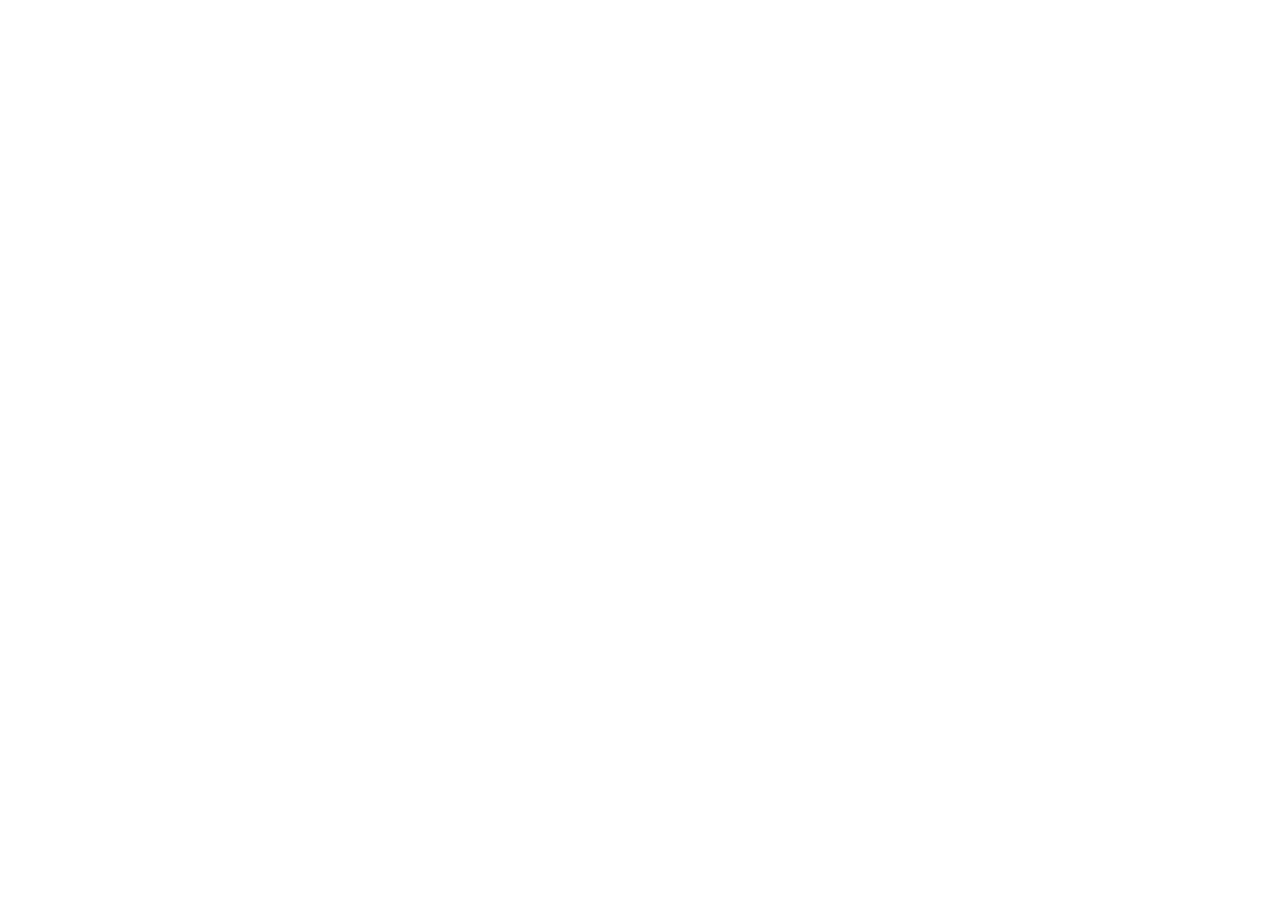
==== index.html @ eb099fb7 "Francis Lin blog — initial commit Single-author magazine blog: home feed, post pages with view count" ====
<!DOCTYPE html>
<html lang="en">
<head>
  <meta charset="UTF-8" />
  <meta name="viewport" content="width=device-width, initial-scale=1.0" />
  <link rel="canonical" href="https://formosareview.org/index.html" />
  <link rel="icon" type="image/png" href="logo.png" />
  <title>Francis Lin</title>
  <meta name="description" content="Essays, criticism, and notes by Francis Lin." />
  <meta property="og:title" content="Francis Lin" />
  <meta property="og:description" content="Essays, criticism, and notes by Francis Lin." />
  <meta property="og:type" content="website" />
  <meta name="twitter:card" content="summary" />
  <link rel="preconnect" href="https://fonts.googleapis.com" />
  <link rel="preconnect" href="https://fonts.gstatic.com" crossorigin />
  <link href="https://fonts.googleapis.com/css2?family=EB+Garamond:ital,wght@0,400;0,500;0,600;0,700;0,800;1,400;1,500&family=DM+Sans:ital,opsz,wght@0,9..40,300;0,9..40,400;0,9..40,500;0,9..40,600;0,9..40,700;1,9..40,400&display=swap" rel="stylesheet" />
  <link rel="stylesheet" href="style.css?v=2" />
</head>
<body data-page="index">
  <a href="#main-content" class="skip-link">Skip to content</a>

  <!-- NAMEPLATE -->
  <header class="site-header">
    <div class="container">
      <a class="nameplate" href="index.html">Francis&nbsp;Lin</a>
      <p class="nameplate-tagline">Essays, criticism &amp; notes</p>
    </div>
  </header>

  <main id="main-content">
    <section class="lead-wrap">
      <div class="container">
        <div id="lead-post" class="feed-hidden"></div>
      </div>
    </section>

    <section class="feed-wrap">
      <div class="container">
        <div id="post-feed" class="feed-hidden"></div>
        <p id="feed-empty" class="feed-empty" style="display:none;">No posts yet — check back soon.</p>
      </div>
    </section>
  </main>

  <footer class="site-footer">
    <div class="container">
      <span>Francis Lin &nbsp;·&nbsp; 2026</span>
    </div>
  </footer>

  <script src="https://www.gstatic.com/firebasejs/10.12.0/firebase-app-compat.js"></script>
  <script src="https://www.gstatic.com/firebasejs/10.12.0/firebase-firestore-compat.js"></script>
  <script src="firebase-config.js?v=2"></script>
  <script src="cms.js?v=3"></script>
</body>
</html>
---- style.css ----
/* ===================================================================
   Francis Lin — personal blog. Bold / magazine.
   =================================================================== */

:root {
  --ink:      #141414;
  --ink-soft: #3a3a3a;
  --muted:    #767676;
  --line:     #e6e6e6;
  --line-2:   #111;
  --paper:    #ffffff;
  --accent:   #c1121f;              /* magazine red, used sparingly */

  --serif: 'EB Garamond', Georgia, 'Times New Roman', serif;
  --sans:  'DM Sans', -apple-system, BlinkMacSystemFont, 'Segoe UI', Arial, sans-serif;

  --wrap:   1120px;
  --narrow: 720px;
}

*, *::before, *::after { box-sizing: border-box; margin: 0; padding: 0; }

html { -webkit-text-size-adjust: 100%; }

body {
  font-family: var(--sans);
  color: var(--ink);
  background: var(--paper);
  line-height: 1.5;
  opacity: 0;
  transition: opacity 0.4s ease;
  -webkit-font-smoothing: antialiased;
  text-rendering: optimizeLegibility;
}

a { color: inherit; text-decoration: none; }
img { display: block; max-width: 100%; }

.container { max-width: var(--wrap); margin: 0 auto; padding: 0 28px; }
.container-narrow { max-width: var(--narrow); }

/* ── Accessibility ── */
a:focus-visible, button:focus-visible, input:focus-visible,
textarea:focus-visible, [tabindex]:focus-visible {
  outline: 3px solid var(--accent);
  outline-offset: 3px;
}
.skip-link {
  position: absolute; left: 8px; top: -48px; z-index: 100;
  background: var(--ink); color: #fff; padding: 10px 16px;
  font-family: var(--sans); font-size: 14px; font-weight: 600;
  border-radius: 0 0 6px 6px; transition: top 0.15s ease;
}
.skip-link:focus { top: 0; color: #fff; }

@media (prefers-reduced-motion: reduce) {
  *, *::before, *::after {
    animation-duration: .001ms !important; transition-duration: .001ms !important;
  }
}

/* ── Nameplate / masthead ── */
.site-header {
  text-align: center;
  padding: 44px 0 30px;
  border-bottom: 2px solid var(--line-2);
  margin-bottom: 56px;
}
.nameplate {
  display: inline-block;
  font-family: var(--serif);
  font-weight: 800;
  font-size: clamp(42px, 8vw, 80px);
  line-height: 0.95;
  letter-spacing: -0.02em;
  color: var(--ink);
}
.nameplate:hover { color: var(--accent); }
.nameplate-tagline {
  margin-top: 12px;
  font-family: var(--sans);
  font-size: 12px;
  font-weight: 600;
  letter-spacing: 0.22em;
  text-transform: uppercase;
  color: var(--muted);
}
/* Slimmer header on post pages */
.site-header-post { text-align: left; padding: 24px 0; margin-bottom: 40px; }
.nameplate-sm { font-size: clamp(24px, 4vw, 32px); }

/* ── Home: lead story ── */
.lead-wrap { margin-bottom: 60px; }
.feed-hidden { opacity: 0; }

.lead {
  display: grid;
  grid-template-columns: 1.15fr 1fr;
  gap: 48px;
  align-items: center;
}
.lead-media {
  aspect-ratio: 4 / 3;
  overflow: hidden;
  background: #f2f2f2;
}
.lead-media img { width: 100%; height: 100%; object-fit: cover; transition: transform 0.5s ease; }
.lead:hover .lead-media img { transform: scale(1.03); }
.lead-kicker {
  font-family: var(--sans); font-size: 12px; font-weight: 700;
  letter-spacing: 0.16em; text-transform: uppercase;
  color: var(--accent); margin-bottom: 16px;
}
.lead-title {
  font-family: var(--serif); font-weight: 700;
  font-size: clamp(30px, 4.4vw, 58px); line-height: 1.04;
  letter-spacing: -0.015em; color: var(--ink);
}
.lead:hover .lead-title { text-decoration: underline; text-decoration-thickness: 2px; text-underline-offset: 4px; }
.lead-summary {
  font-family: var(--serif); font-size: clamp(17px, 1.6vw, 21px);
  line-height: 1.55; color: var(--ink-soft); margin-top: 18px; max-width: 46ch;
}
.lead-meta {
  font-family: var(--sans); font-size: 13px; font-weight: 600;
  letter-spacing: 0.04em; color: var(--muted); margin-top: 22px;
}
.lead-noimg { grid-template-columns: 1fr; }
.lead-noimg .lead-title { font-size: clamp(34px, 6vw, 72px); }
.lead-noimg .lead-text { max-width: 20ch; }
.lead-noimg .lead-summary { max-width: 52ch; }

/* ── Home: feed grid ── */
.feed-wrap { padding-bottom: 80px; }
#post-feed {
  display: grid;
  grid-template-columns: repeat(auto-fill, minmax(300px, 1fr));
  gap: 52px 40px;
  border-top: 1px solid var(--line);
  padding-top: 52px;
}
.post-card { display: block; }
.post-card-media {
  aspect-ratio: 3 / 2; overflow: hidden; background: #f2f2f2; margin-bottom: 18px;
}
.post-card-media img { width: 100%; height: 100%; object-fit: cover; transition: transform 0.5s ease; }
.post-card:hover .post-card-media img { transform: scale(1.04); }
.post-card-title {
  font-family: var(--serif); font-weight: 600;
  font-size: 25px; line-height: 1.12; letter-spacing: -0.01em; color: var(--ink);
}
.post-card:hover .post-card-title { color: var(--accent); }
.post-card-summary {
  font-family: var(--serif); font-size: 16px; line-height: 1.5;
  color: var(--muted); margin-top: 10px;
  display: -webkit-box; -webkit-line-clamp: 2; -webkit-box-orient: vertical; overflow: hidden;
}
.post-card-meta {
  font-family: var(--sans); font-size: 12px; font-weight: 600;
  letter-spacing: 0.05em; text-transform: uppercase; color: var(--muted); margin-top: 14px;
}
.post-card-noimg {
  border-top: 3px solid var(--ink); padding-top: 18px;
}
.post-card-noimg .post-card-title { font-size: 28px; }

.feed-empty {
  font-family: var(--serif); font-size: 20px; color: var(--muted);
  text-align: center; padding: 60px 0;
}

/* ── Post page ── */
.post-page { padding-bottom: 40px; }
.post-loading, .post-error {
  font-family: var(--sans); font-size: 15px; color: var(--muted); padding: 40px 0;
}
.post-error { color: var(--accent); }

.post-title {
  font-family: var(--serif); font-weight: 700;
  font-size: clamp(32px, 5.2vw, 56px); line-height: 1.05;
  letter-spacing: -0.015em; color: var(--ink);
}
.post-standfirst {
  font-family: var(--serif); font-size: clamp(19px, 2vw, 24px);
  line-height: 1.5; color: var(--ink-soft); margin-top: 20px; font-style: italic;
}
.post-byline {
  font-family: var(--sans); font-size: 13px; font-weight: 600;
  letter-spacing: 0.05em; text-transform: uppercase; color: var(--muted);
  margin-top: 26px; padding-bottom: 26px; border-bottom: 1px solid var(--line);
}
.post-cover { margin: 36px 0 10px; }
.post-cover img { width: 100%; }
.post-cover figcaption {
  font-family: var(--sans); font-size: 12.5px; color: var(--muted);
  margin-top: 10px; line-height: 1.5;
}

/* Rich body (Quill HTML) */
.post-body {
  font-family: var(--serif); font-size: 20px; line-height: 1.75;
  color: var(--ink); margin-top: 34px;
}
.post-body p { margin: 0 0 1.35em; }
.post-body h1, .post-body h2, .post-body h3 {
  font-family: var(--serif); font-weight: 700; line-height: 1.2;
  letter-spacing: -0.01em; margin: 1.8em 0 0.5em;
}
.post-body h1 { font-size: 34px; }
.post-body h2 { font-size: 28px; }
.post-body h3 { font-size: 23px; }
.post-body a { color: var(--accent); text-decoration: underline; text-underline-offset: 2px; }
.post-body blockquote {
  margin: 1.6em 0; padding: 4px 0 4px 26px; border-left: 3px solid var(--ink);
  font-style: italic; color: var(--ink-soft);
}
.post-body ul, .post-body ol { margin: 0 0 1.35em 1.4em; }
.post-body li { margin-bottom: 0.5em; }
.post-body img { margin: 1.8em 0; width: 100%; }
.post-body pre {
  font-family: ui-monospace, SFMono-Regular, Menlo, monospace; font-size: 15px;
  background: #f6f6f6; padding: 16px 18px; overflow-x: auto; margin: 0 0 1.4em; line-height: 1.5;
}
.post-body code { font-family: ui-monospace, SFMono-Regular, Menlo, monospace; font-size: 0.9em; }
.post-body hr { border: none; border-top: 1px solid var(--line); margin: 2.4em 0; }

/* ── Read next ── */
.read-next-wrap { margin-top: 72px; padding-top: 40px; border-top: 2px solid var(--line-2); }
.read-next-heading {
  font-family: var(--sans); font-size: 13px; font-weight: 700;
  letter-spacing: 0.16em; text-transform: uppercase; color: var(--muted); margin-bottom: 8px;
}
.read-next-item {
  display: flex; align-items: baseline; justify-content: space-between; gap: 20px;
  padding: 18px 0; border-bottom: 1px solid var(--line);
}
.read-next-title {
  font-family: var(--serif); font-size: 22px; font-weight: 600; line-height: 1.2; color: var(--ink);
}
.read-next-item:hover .read-next-title { color: var(--accent); }
.read-next-date {
  font-family: var(--sans); font-size: 12px; font-weight: 600; letter-spacing: 0.05em;
  text-transform: uppercase; color: var(--muted); white-space: nowrap; flex-shrink: 0;
}

/* ── Footer ── */
.site-footer {
  margin-top: 80px; padding: 32px 0; border-top: 1px solid var(--line);
  font-family: var(--sans); font-size: 13px; color: var(--muted); text-align: center;
}
.site-footer a:hover { color: var(--accent); }

/* ── Preview banner ── */
.preview-banner {
  background: #fef3c7; border-bottom: 1px solid #f59e0b; color: #92400e;
  padding: 10px 16px; font-family: var(--sans); font-size: 13px; font-weight: 600;
  text-align: center; position: sticky; top: 0; z-index: 100;
}

/* ── Responsive ── */
@media (max-width: 820px) {
  .lead { grid-template-columns: 1fr; gap: 24px; }
  .lead-media { aspect-ratio: 16 / 9; }
  .lead-summary, .lead-noimg .lead-text, .lead-noimg .lead-summary { max-width: none; }
}
@media (max-width: 640px) {
  .container { padding: 0 20px; }
  .site-header { padding: 32px 0 24px; margin-bottom: 40px; }
  #post-feed { gap: 40px 24px; grid-template-columns: 1fr; }
  .post-body { font-size: 18px; }
  .read-next-item { flex-direction: column; gap: 4px; }
}
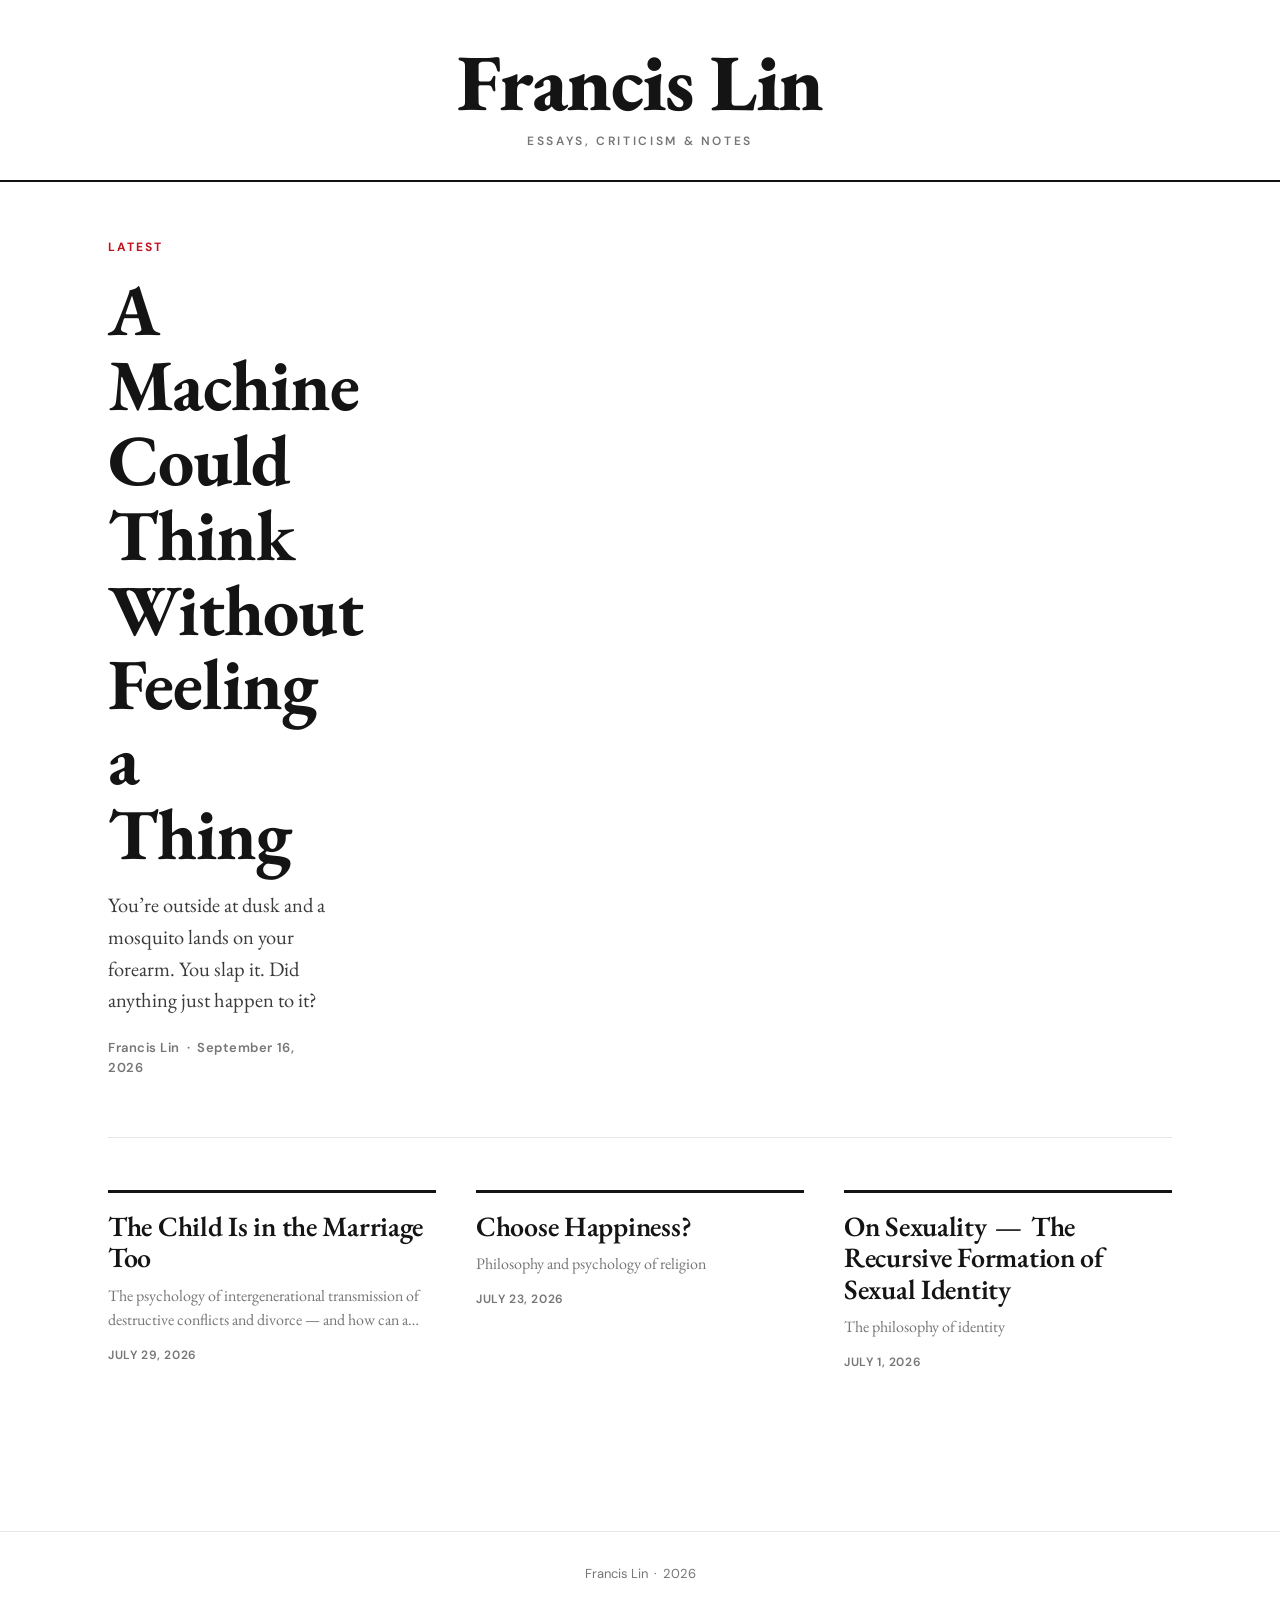
==== commit 21ff7632: "Import Medium posts as static content; simplify to a static blog - Add posts.js with the 4 articles " ====
--- a/index.html
+++ b/index.html
@@ -48,9 +48,7 @@
     </div>
   </footer>
 
-  <script src="https://www.gstatic.com/firebasejs/10.12.0/firebase-app-compat.js"></script>
-  <script src="https://www.gstatic.com/firebasejs/10.12.0/firebase-firestore-compat.js"></script>
-  <script src="firebase-config.js?v=2"></script>
-  <script src="cms.js?v=3"></script>
+  <script src="posts.js?v=1"></script>
+  <script src="cms.js?v=4"></script>
 </body>
 </html>
